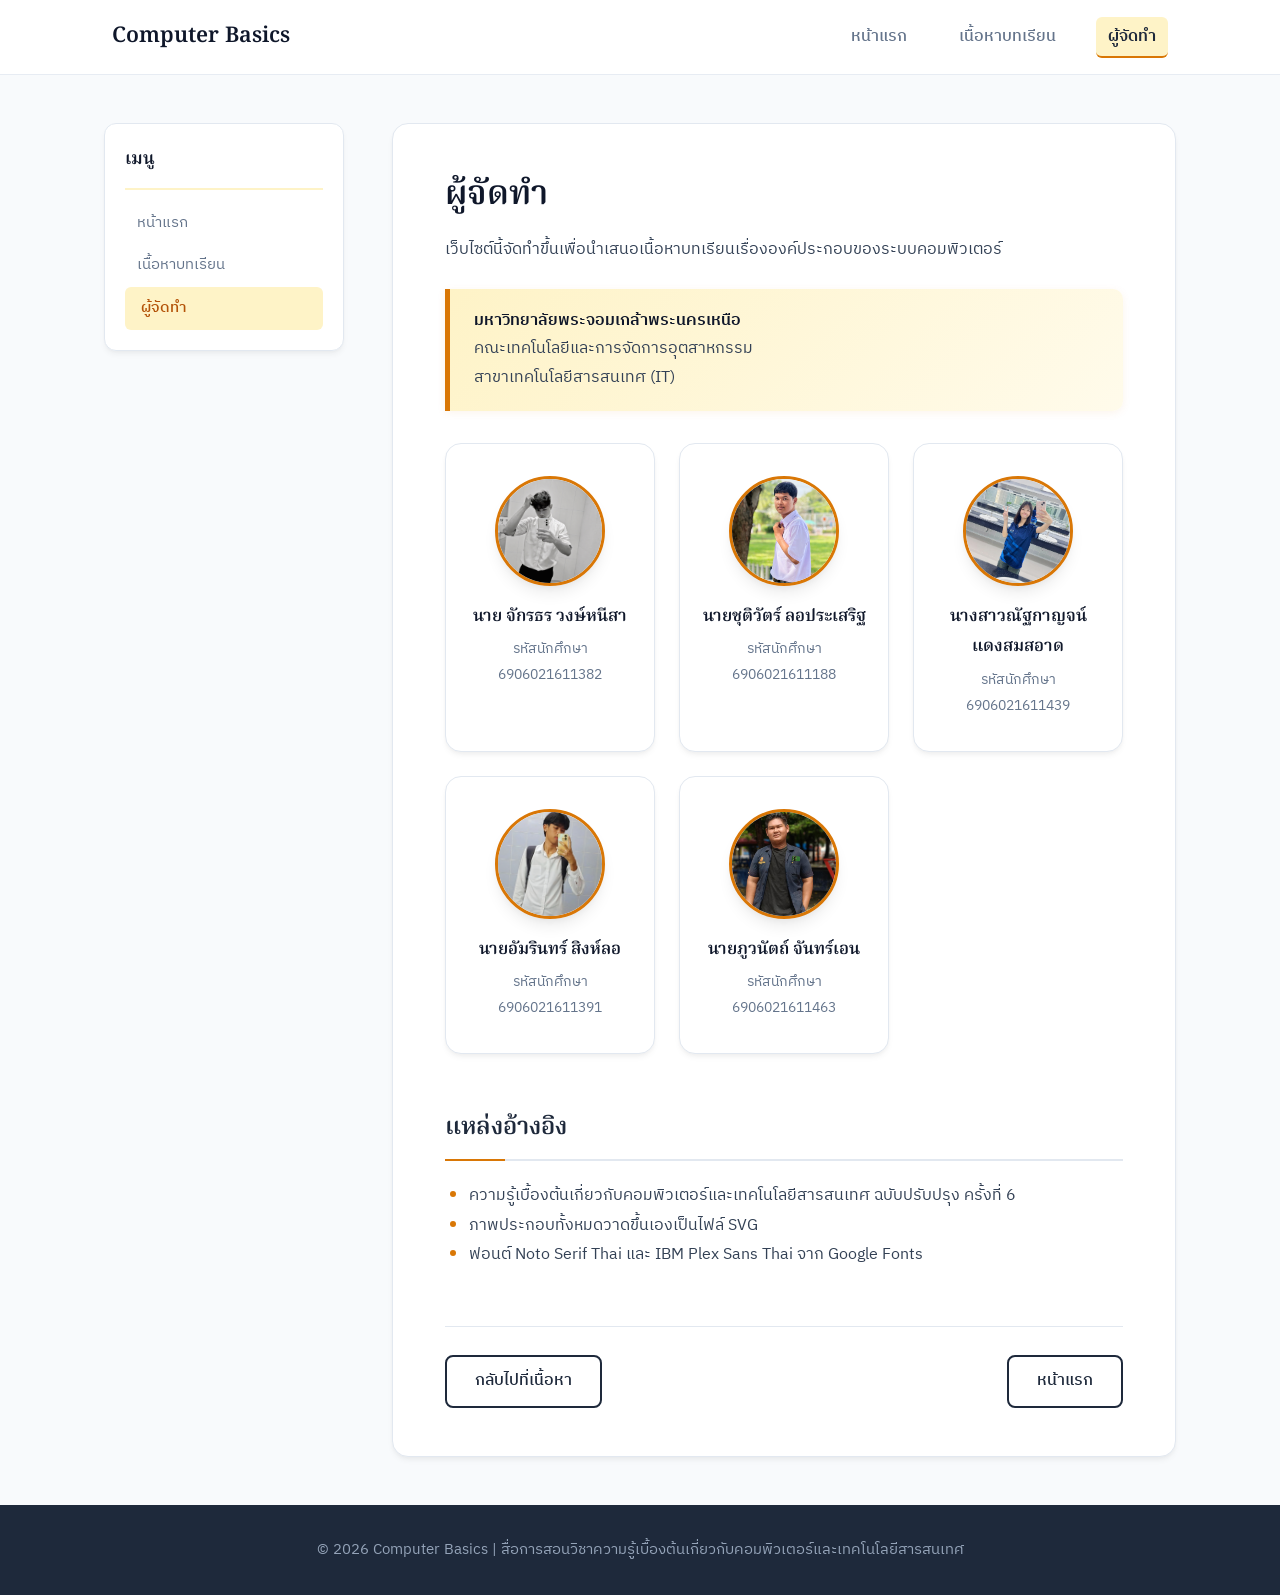
==== credit.html @ 5a1c53a3 "Add files via upload" ====
<!doctype html>
<html lang="th">
  <head>
    <meta charset="UTF-8" />
    <meta name="viewport" content="width=device-width, initial-scale=1.0" />
    <title>ผู้จัดทำ | องค์ประกอบของระบบคอมพิวเตอร์</title>
    <link rel="preconnect" href="https://fonts.googleapis.com" />
    <link rel="preconnect" href="https://fonts.gstatic.com" crossorigin />
    <link
      href="https://fonts.googleapis.com/css2?family=IBM+Plex+Sans+Thai:wght@300;400;500;600&family=Noto+Serif+Thai:wght@500;600&display=swap"
      rel="stylesheet"
    />
    <link rel="stylesheet" href="style.css" />
  </head>
  <body>
    <header>
      <nav class="navbar">
        <a href="index.html" class="logo"> Computer Basics</a>
        <ul class="nav-links">
          <li><a href="index.html">หน้าแรก</a></li>
          <li><a href="lesson.html">เนื้อหาบทเรียน</a></li>
          <li>
            <a href="credit.html" class="active" aria-current="page"
              >ผู้จัดทำ</a
            >
          </li>
        </ul>
      </nav>
    </header>

    <div class="container">
      <aside>
        <h3>เมนู</h3>
        <ul>
          <li><a href="index.html">หน้าแรก</a></li>
          <li><a href="lesson.html">เนื้อหาบทเรียน</a></li>
          <li><a href="credit.html" class="active">ผู้จัดทำ</a></li>
        </ul>
      </aside>
      <main>
        <h1>ผู้จัดทำ</h1>
        <p>
          เว็บไซต์นี้จัดทำขึ้นเพื่อนำเสนอเนื้อหาบทเรียนเรื่ององค์ประกอบของระบบคอมพิวเตอร์
        </p>
        <div class="note">
          <strong>มหาวิทยาลัยพระจอมเกล้าพระนครเหนือ</strong><br />
          คณะเทคโนโลยีและการจัดการอุตสาหกรรม<br />
          สาขาเทคโนโลยีสารสนเทศ (IT)
        </div>

      <div class="members">
          <div class="member">
            <div class="avatar">
              <img
                src="images/IMG_20261003_191330.jpg"
                alt="นาย จักรธร วงษ์หนีสา"
                class="member-img"
              />
            </div>
            <h3>นาย จักรธร วงษ์หนีสา</h3>
            <p>รหัสนักศึกษา 6906021611382</p>
          </div>

          <div class="member">
            <div class="avatar">
              <img
                src="images/IMG_20261003_192153.jpg"
                alt="นายชุติวัตร์ ลอประเสริฐ"
                class="member-img"
              />
            </div>
            <h3>นายชุติวัตร์ ลอประเสริฐ</h3>
            <p>รหัสนักศึกษา 6906021611188</p>
          </div>

          <div class="member">
            <div class="avatar">
              <img
                src="images/IMG_20261003_191309.jpg"
                alt="นางสาวณัฐกาญจน์ แดงสมสอาด"
                class="member-img"
              />
            </div>
            <h3>นางสาวณัฐกาญจน์ แดงสมสอาด</h3>
            <p>รหัสนักศึกษา 6906021611439</p>
          </div>

          <div class="member">
            <div class="avatar">
              <img
                src="images/IMG_20261003_191347.jpg"
                alt="นายอัมรินทร์ สิงห์ลอ"
                class="member-img"
              />
            </div>
            <h3>นายอัมรินทร์ สิงห์ลอ</h3>
            <p>รหัสนักศึกษา 6906021611391</p>
          </div>

          <div class="member">
            <div class="avatar">
              <img
                src="images/IMG_20240914_123051_408.jpg"
                alt="นายภูวนัตถ์ จันทร์เอน"
                class="member-img"
              />
            </div>
            <h3>นายภูวนัตถ์ จันทร์เอน</h3>
            <p>รหัสนักศึกษา 6906021611463</p>
          </div>
        </div>

        <h2>แหล่งอ้างอิง</h2>
        <ul>
          <li>
            ความรู้เบื้องต้นเกี่ยวกับคอมพิวเตอร์และเทคโนโลยีสารสนเทศ
            ฉบับปรับปรุง ครั้งที่ 6
          </li>
          <li>ภาพประกอบทั้งหมดวาดขึ้นเองเป็นไฟล์ SVG</li>
          <li>ฟอนต์ Noto Serif Thai และ IBM Plex Sans Thai จาก Google Fonts</li>
        </ul>
        <div class="pager">
          <a href="lesson.html">กลับไปที่เนื้อหา</a
          ><a href="index.html">หน้าแรก</a>
        </div>
      </main>
    </div>

    <footer>
      <p>
        &copy; 2026 Computer Basics |
        สื่อการสอนวิชาความรู้เบื้องต้นเกี่ยวกับคอมพิวเตอร์และเทคโนโลยีสารสนเทศ
      </p>
    </footer>
  </body>
</html>
---- style.css ----
/* ===== โทนสีและ CSS Variables (Modern Tech Theme) ===== */
:root {
  --ink: #0f172a;
  --navy: #1e293b;
  --navy-light: #334155;
  --gold: #d97706;
  --gold-hover: #b45309;
  --gold-soft: #fef3c7;
  --paper: #f8fafc;
  --white: #ffffff;
  --line: #e2e8f0;
  --muted: #64748b;
  --serif: "Noto Serif Thai", serif;
  --sans: "IBM Plex Sans Thai", sans-serif;
  --shadow-sm: 0 4px 6px -1px rgba(0, 0, 0, 0.05), 0 2px 4px -1px rgba(0, 0, 0, 0.03);
  --shadow-md: 0 10px 15px -3px rgba(0, 0, 0, 0.08), 0 4px 6px -2px rgba(0, 0, 0, 0.04);
  --shadow-lg: 0 20px 25px -5px rgba(0, 0, 0, 0.12), 0 10px 10px -5px rgba(0, 0, 0, 0.04);
}

*,
*::before,
*::after {
  box-sizing: border-box;
  margin: 0;
  padding: 0;
}

html {
  scroll-behavior: smooth;
}

body {
  font-family: var(--sans);
  font-weight: 400;
  background: var(--paper);
  color: #334155;
  min-height: 100vh;
  min-height: 100dvh;
  display: flex;
  flex-direction: column;
  line-height: 1.8;
}

input,
textarea,
button {
  font-family: inherit;
}

img {
  max-width: 100%;
}

a:focus-visible,
button:focus-visible {
  outline: 2px solid var(--gold);
  outline-offset: 3px;
}

/* ===== Header & Nav (Glassmorphism Sticky Bar) ===== */
header {
  background: rgba(255, 255, 255, 0.9);
  backdrop-filter: blur(12px);
  -webkit-backdrop-filter: blur(12px);
  border-bottom: 1px solid rgba(226, 232, 240, 0.8);
  position: sticky;
  top: 0;
  z-index: 1000;
  transition: all 0.3s ease;
}

.navbar {
  max-width: 1120px;
  margin: 0 auto;
  display: flex;
  justify-content: space-between;
  align-items: center;
  padding: 1.1rem 2rem;
}

.logo {
  font-family: var(--serif);
  font-size: 1.35rem;
  font-weight: 600;
  color: var(--ink);
  text-decoration: none;
  display: flex;
  align-items: center;
  gap: 10px;
  transition: transform 0.3s ease;
}

.logo:hover {
  transform: scale(1.03);
}

.nav-links {
  display: flex;
  list-style: none;
  gap: 28px;
}

.nav-links a {
  text-decoration: none;
  color: var(--muted);
  font-weight: 500;
  padding: 6px 12px;
  border-radius: 6px;
  transition: all 0.25s ease;
}

.nav-links a:hover {
  color: var(--gold);
  background: rgba(245, 158, 11, 0.08);
}

.nav-links a.active {
  color: var(--navy);
  font-weight: 600;
  background: var(--gold-soft);
  border-bottom: 2px solid var(--gold);
}

/* ===== Hero Section (Gradient Background + Glow) ===== */
.hero {
  background: linear-gradient(135deg, #0f172a 0%, #1e293b 50%, #334155 100%);
  color: var(--white);
  padding: 100px max(24px, calc((100% - 1072px) / 2)) 110px;
  text-align: left;
  position: relative;
  overflow: hidden;
}

.hero::before {
  content: "";
  position: absolute;
  top: -50%;
  right: -10%;
  width: 500px;
  height: 500px;
  background: radial-gradient(circle, rgba(217, 119, 6, 0.25) 0%, rgba(0,0,0,0) 70%);
  pointer-events: none;
}

.hero h1 {
  font-family: var(--serif);
  font-weight: 600;
  font-size: clamp(2.2rem, 4.5vw, 3.4rem);
  line-height: 1.3;
  max-width: 16em;
  animation: fadeInUp 0.8s ease both;
}

.hero h1::after {
  content: "";
  display: block;
  width: 70px;
  height: 4px;
  background: linear-gradient(90deg, var(--gold), #fbbf24);
  margin-top: 24px;
  border-radius: 2px;
}

.hero p {
  font-size: 1.15rem;
  font-weight: 300;
  color: #cbd5e1;
  max-width: 36em;
  margin: 24px 0 36px;
  animation: fadeInUp 0.8s ease 0.2s both;
}

.btn-cta {
  display: inline-block;
  background: linear-gradient(135deg, #d97706 0%, #f59e0b 100%);
  color: var(--white);
  padding: 14px 36px;
  border-radius: 8px;
  text-decoration: none;
  font-weight: 600;
  box-shadow: 0 4px 14px rgba(217, 119, 6, 0.4);
  transition: all 0.3s cubic-bezier(0.4, 0, 0.2, 1);
  animation: fadeInUp 0.8s ease 0.4s both;
}

.btn-cta:hover {
  transform: translateY(-3px);
  box-shadow: 0 8px 22px rgba(217, 119, 6, 0.55);
}

/* ===== Feature Cards (Hover Lift Effect) ===== */
.features {
  max-width: 1120px;
  margin: -40px auto 32px;
  padding: 0 24px;
  display: grid;
  grid-template-columns: repeat(auto-fit, minmax(280px, 1fr));
  gap: 24px;
  position: relative;
  z-index: 10;
}

.card {
  background: var(--white);
  padding: 32px 28px;
  border-radius: 12px;
  border: 1px solid var(--line);
  box-shadow: var(--shadow-sm);
  transition: all 0.3s cubic-bezier(0.4, 0, 0.2, 1);
}

.card:hover {
  transform: translateY(-8px);
  box-shadow: var(--shadow-lg);
  border-color: rgba(217, 119, 6, 0.4);
}

.card-icon {
  font-size: 2.2rem;
  margin-bottom: 16px;
  display: inline-block;
  transition: transform 0.3s ease;
}

.card:hover .card-icon {
  transform: scale(1.2) rotate(-5deg);
}

.card h3 {
  font-family: var(--serif);
  font-weight: 600;
  font-size: 1.25rem;
  color: var(--ink);
  margin-bottom: 10px;
}

.card p {
  color: var(--muted);
  font-size: 0.95rem;
}

.card .more {
  display: inline-flex;
  align-items: center;
  gap: 6px;
  margin-top: 16px;
  color: var(--gold);
  font-weight: 600;
  text-decoration: none;
  transition: gap 0.2s ease;
}

.card .more:hover {
  gap: 10px;
}

/* ===== Main Layout & Sticky Sidebar ===== */
.container {
  max-width: 1120px;
  margin: 48px auto;
  padding: 0 24px;
  display: flex;
  gap: 48px;
  flex: 1;
  width: 100%;
}

aside {
  flex: 0 0 240px;
  position: sticky;
  top: 96px;
  height: fit-content;
  align-self: flex-start;
  background: var(--white);
  padding: 20px;
  border-radius: 12px;
  border: 1px solid var(--line);
  box-shadow: var(--shadow-sm);
}

aside h3 {
  font-family: var(--serif);
  font-weight: 600;
  font-size: 1.1rem;
  color: var(--ink);
  padding-bottom: 12px;
  margin-bottom: 12px;
  border-bottom: 2px solid var(--gold-soft);
}

aside ul {
  list-style: none;
}

aside ul li a {
  display: block;
  padding: 8px 12px;
  color: var(--muted);
  text-decoration: none;
  font-size: 0.93rem;
  border-radius: 6px;
  transition: all 0.2s ease;
}

aside ul li a:hover,
aside ul li a.active {
  color: var(--gold-hover);
  background: var(--gold-soft);
  font-weight: 500;
  padding-left: 16px;
}

main {
  flex: 1;
  min-width: 0;
  background: var(--white);
  border: 1px solid var(--line);
  border-radius: 16px;
  padding: 48px 52px;
  box-shadow: var(--shadow-sm);
  animation: fadeIn 0.8s ease;
}

main h1 {
  font-family: var(--serif);
  font-weight: 600;
  font-size: 2.1rem;
  line-height: 1.4;
  color: var(--ink);
  margin-bottom: 16px;
}

main h2 {
  font-family: var(--serif);
  font-weight: 600;
  font-size: 1.5rem;
  color: var(--navy);
  margin: 52px 0 20px;
  padding-bottom: 10px;
  border-bottom: 2px solid var(--line);
  scroll-margin-top: 100px;
  position: relative;
}

main h2::after {
  content: "";
  position: absolute;
  bottom: -2px;
  left: 0;
  width: 60px;
  height: 2px;
  background: var(--gold);
}

main h3 {
  font-family: var(--serif);
  font-weight: 600;
  font-size: 1.15rem;
  color: var(--ink);
  margin: 24px 0 10px;
}

main p,
main li {
  line-height: 1.85;
  color: #334155;
}

main ul,
main ol {
  padding-left: 24px;
  margin: 12px 0;
}

main li::marker {
  color: var(--gold);
}

main strong {
  font-weight: 600;
  color: var(--ink);
}

/* ===== Figures & Media ===== */
figure {
  margin: 32px 0;
}

figure img {
  width: 100%;
  max-width: 680px;
  display: block;
  margin: 0 auto;
  border-radius: 12px;
  box-shadow: var(--shadow-md);
  transition: transform 0.3s ease, box-shadow 0.3s ease;
}

figure img:hover {
  transform: scale(1.02);
  box-shadow: var(--shadow-lg);
}

figcaption {
  text-align: center;
  font-size: 0.9rem;
  color: var(--muted);
  margin-top: 12px;
  font-style: italic;
}

.video-box {
  position: relative;
  padding-bottom: 56.25%;
  height: 0;
  overflow: hidden;
  border-radius: 12px;
  box-shadow: var(--shadow-md);
}

.video-box iframe {
  position: absolute;
  inset: 0;
  width: 100%;
  height: 100%;
  border: 0;
}

/* ===== Styled Note Box ===== */
.note {
  background: linear-gradient(135deg, #fef3c7 0%, #fffbeb 100%);
  border-left: 5px solid var(--gold);
  border-radius: 0 10px 10px 0;
  padding: 18px 24px;
  margin: 24px 0;
  box-shadow: 0 2px 8px rgba(217, 119, 6, 0.08);
  transition: transform 0.2s ease;
}

.note:hover {
  transform: translateX(4px);
}

/* ===== Tables ===== */
.table-wrap {
  overflow-x: auto;
  margin: 24px 0;
  border-radius: 10px;
  box-shadow: var(--shadow-sm);
  border: 1px solid var(--line);
}

table {
  width: 100%;
  border-collapse: collapse;
  font-size: 0.95rem;
  background: var(--white);
}

th,
td {
  text-align: left;
  padding: 14px 18px;
  border-bottom: 1px solid var(--line);
  vertical-align: top;
}

th {
  background: var(--navy);
  color: var(--white);
  font-weight: 500;
  letter-spacing: 0.5px;
}

tbody tr {
  transition: background-color 0.2s ease;
}

tbody tr:hover {
  background-color: var(--paper);
}

/* ===== Compare Section ===== */
.compare {
  display: grid;
  grid-template-columns: repeat(auto-fit, minmax(240px, 1fr));
  gap: 24px;
  margin: 24px 0;
}

.compare > div {
  background: var(--paper);
  border: 1px solid var(--line);
  border-top: 4px solid var(--gold);
  border-radius: 10px;
  padding: 24px;
  transition: transform 0.3s ease, box-shadow 0.3s ease;
}

.compare > div:hover {
  transform: translateY(-4px);
  box-shadow: var(--shadow-md);
  background: var(--white);
}

.compare h3 {
  margin-top: 0;
}

/* ===== Members (Profile Card Modernization) ===== */
.members {
  display: grid;
  grid-template-columns: repeat(auto-fit, minmax(200px, 1fr));
  gap: 24px;
  margin: 32px 0;
}

.member {
  text-align: center;
  background: var(--white);
  border: 1px solid var(--line);
  border-radius: 16px;
  padding: 32px 20px;
  box-shadow: var(--shadow-sm);
  transition: all 0.3s cubic-bezier(0.4, 0, 0.2, 1);
}

.member:hover {
  transform: translateY(-8px);
  box-shadow: var(--shadow-lg);
  border-color: rgba(217, 119, 6, 0.3);
}

.member .avatar {
  width: 110px;
  height: 110px;
  margin: 0 auto 16px;
  overflow: hidden;
  border-radius: 50%;
  border: 3px solid var(--gold);
  box-shadow: var(--shadow-md);
  transition: transform 0.3s ease;
}

.member:hover .avatar {
  transform: scale(1.08);
}

.member-img {
  width: 100%;
  height: 100%;
  object-fit: cover;
  display: block;
}

.member h3 {
  font-size: 1.05rem;
  margin: 10px 0 4px;
  transition: color 0.2s ease;
}

.member:hover h3 {
  color: var(--gold-hover);
}

.member p {
  color: var(--muted);
  font-size: 0.88rem;
}

/* ===== Pagination Pager ===== */
.pager {
  display: flex;
  justify-content: space-between;
  gap: 16px;
  flex-wrap: wrap;
  margin-top: 56px;
  padding-top: 28px;
  border-top: 1px solid var(--line);
}

.pager a {
  text-decoration: none;
  color: var(--navy);
  border: 2px solid var(--navy);
  padding: 10px 28px;
  border-radius: 8px;
  font-weight: 500;
  transition: all 0.3s ease;
}

.pager a:hover {
  background: var(--navy);
  color: var(--white);
  transform: translateY(-2px);
  box-shadow: var(--shadow-md);
}

/* ===== Footer ===== */
footer {
  background: var(--navy);
  color: #94a3b8;
  text-align: center;
  padding: 32px 20px;
  font-size: 0.92rem;
  margin-top: auto;
}

/* ===== Animations ===== */
@keyframes fadeInUp {
  from {
    opacity: 0;
    transform: translateY(20px);
  }
  to {
    opacity: 1;
    transform: translateY(0);
  }
}

@keyframes fadeIn {
  from {
    opacity: 0;
  }
  to {
    opacity: 1;
  }
}

/* ===== Responsive Design (Mobile, iPad, Tablet) ===== */
@media (max-width: 1024px) {
  .navbar {
    padding: 0.9rem 1.5rem;
  }

  .container {
    flex-direction: column;
    gap: 24px;
    margin: 24px auto;
    padding: 0 16px;
  }

  aside {
    position: static;
    width: 100%;
  }

  aside ul {
    display: flex;
    flex-wrap: wrap;
    gap: 8px;
  }

  aside ul li a {
    padding: 6px 12px;
    background: var(--paper);
    border: 1px solid var(--line);
  }

  main {
    padding: 28px 24px;
  }
}

@media (max-width: 600px) {
  .navbar {
    flex-direction: column;
    gap: 12px;
  }

  .hero {
    padding: 64px 20px;
  }

  .hero h1 {
    font-size: 1.75rem;
  }

  .features {
    margin-top: 20px;
  }

  .pager {
    flex-direction: column;
  }

  .pager a {
    width: 100%;
    text-align: center;
  }
}
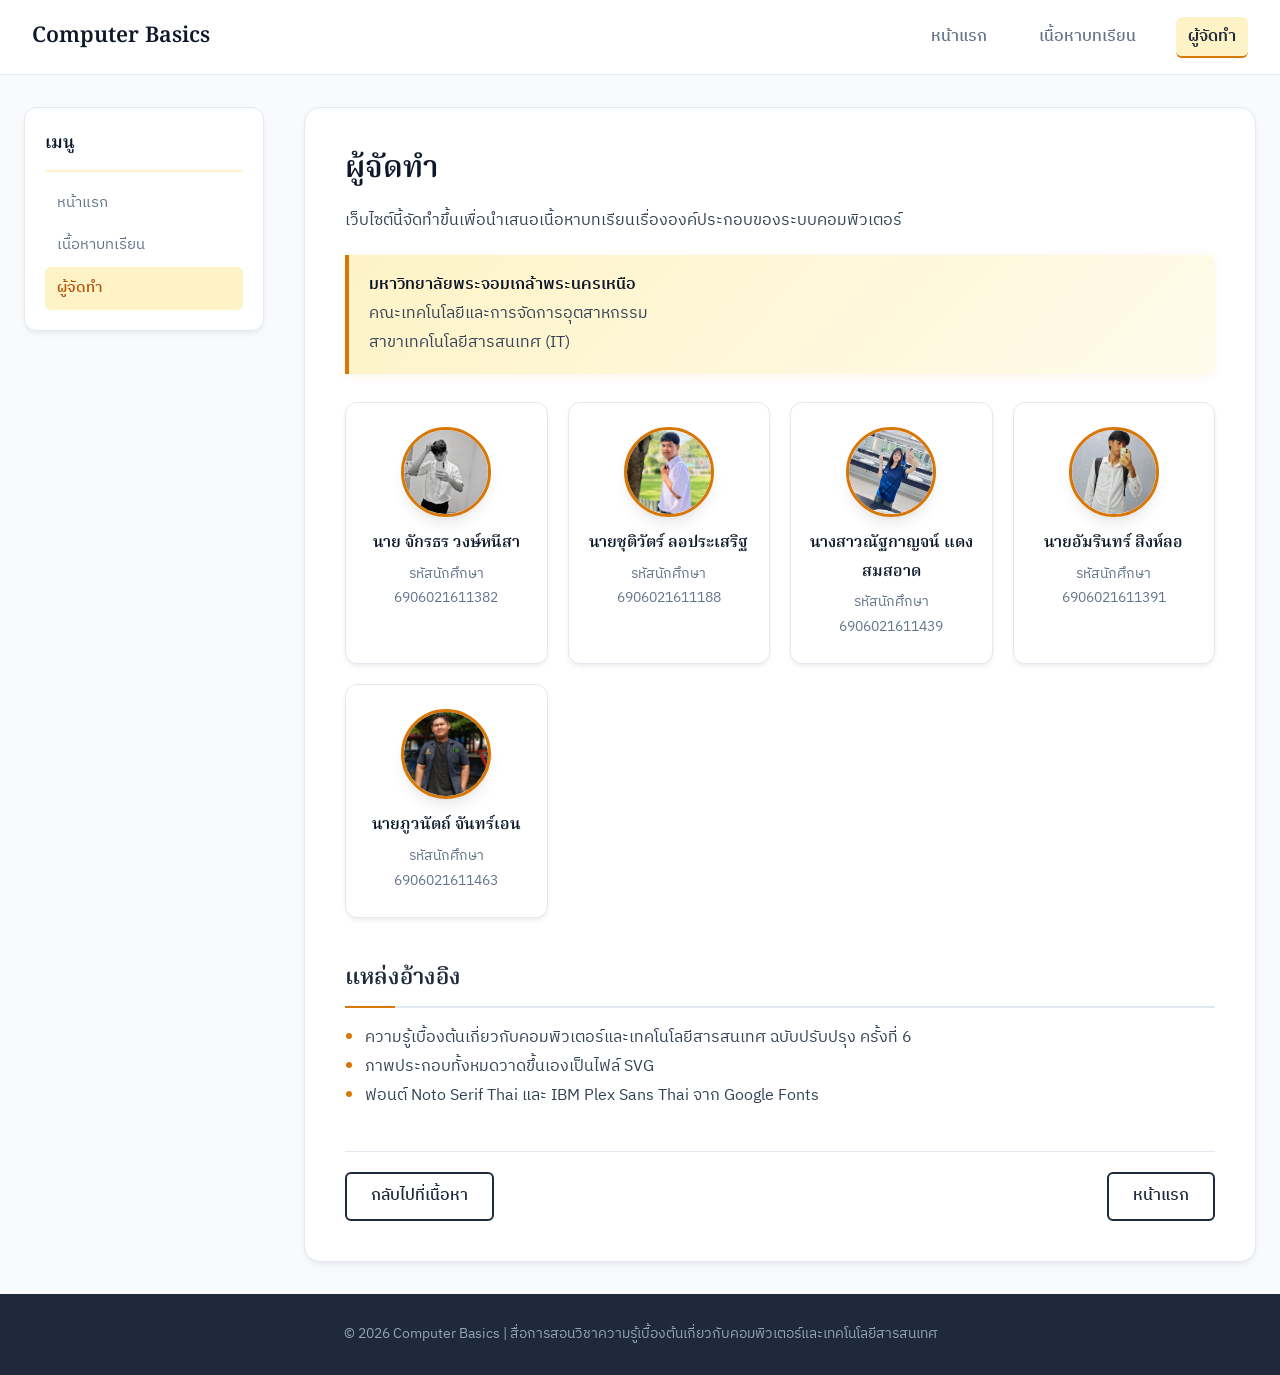
==== commit 8edd4088: "Add files via upload" ====
--- a/credit.html
+++ b/credit.html
@@ -2,7 +2,7 @@
 <html lang="th">
   <head>
     <meta charset="UTF-8" />
-    <meta name="viewport" content="width=device-width, initial-scale=1.0" />
+ <meta name="viewport" content="width=device-width, initial-scale=1.0, maximum-scale=1.0, user-scalable=no" />
     <title>ผู้จัดทำ | องค์ประกอบของระบบคอมพิวเตอร์</title>
     <link rel="preconnect" href="https://fonts.googleapis.com" />
     <link rel="preconnect" href="https://fonts.gstatic.com" crossorigin />
--- a/style.css
+++ b/style.css
@@ -25,7 +25,11 @@
   padding: 0;
 }
 
+/* ล็อกไม่ให้หน้าเว็บล้นขอบจอแนวนอนในทุกเบราว์เซอร์และ iOS Safari */
 html {
+  width: 100%;
+  max-width: 100%;
+  overflow-x: hidden;
   scroll-behavior: smooth;
 }
 
@@ -36,6 +40,10 @@
   color: #334155;
   min-height: 100vh;
   min-height: 100dvh;
+  width: 100%;
+  max-width: 100%;
+  overflow-x: hidden;
+  position: relative;
   display: flex;
   flex-direction: column;
   line-height: 1.8;
@@ -47,8 +55,9 @@
   font-family: inherit;
 }
 
-img {
-  max-width: 100%;
+img, video, iframe {
+  max-width: 100%;
+  height: auto;
 }
 
 a:focus-visible,
@@ -67,6 +76,8 @@
   top: 0;
   z-index: 1000;
   transition: all 0.3s ease;
+  width: 100%;
+  max-width: 100%;
 }
 
 .navbar {
@@ -76,6 +87,7 @@
   justify-content: space-between;
   align-items: center;
   padding: 1.1rem 2rem;
+  width: 100%;
 }
 
 .logo {
@@ -125,30 +137,27 @@
 .hero {
   background: linear-gradient(135deg, #0f172a 0%, #1e293b 50%, #334155 100%);
   color: var(--white);
-  padding: 100px max(24px, calc((100% - 1072px) / 2)) 110px;
+  padding: 80px 24px;
   text-align: left;
   position: relative;
   overflow: hidden;
-}
-
-.hero::before {
-  content: "";
-  position: absolute;
-  top: -50%;
-  right: -10%;
-  width: 500px;
-  height: 500px;
-  background: radial-gradient(circle, rgba(217, 119, 6, 0.25) 0%, rgba(0,0,0,0) 70%);
-  pointer-events: none;
+  width: 100%;
+  max-width: 100%;
+}
+
+.hero-content {
+  max-width: 1120px;
+  margin: 0 auto;
 }
 
 .hero h1 {
   font-family: var(--serif);
   font-weight: 600;
-  font-size: clamp(2.2rem, 4.5vw, 3.4rem);
+  font-size: clamp(1.8rem, 4.5vw, 3.2rem);
   line-height: 1.3;
   max-width: 16em;
   animation: fadeInUp 0.8s ease both;
+  word-wrap: break-word;
 }
 
 .hero h1::after {
@@ -157,24 +166,25 @@
   width: 70px;
   height: 4px;
   background: linear-gradient(90deg, var(--gold), #fbbf24);
-  margin-top: 24px;
+  margin-top: 20px;
   border-radius: 2px;
 }
 
 .hero p {
-  font-size: 1.15rem;
+  font-size: 1.1rem;
   font-weight: 300;
   color: #cbd5e1;
   max-width: 36em;
-  margin: 24px 0 36px;
+  margin: 20px 0 32px;
   animation: fadeInUp 0.8s ease 0.2s both;
+  word-wrap: break-word;
 }
 
 .btn-cta {
   display: inline-block;
   background: linear-gradient(135deg, #d97706 0%, #f59e0b 100%);
   color: var(--white);
-  padding: 14px 36px;
+  padding: 12px 32px;
   border-radius: 8px;
   text-decoration: none;
   font-weight: 600;
@@ -191,18 +201,17 @@
 /* ===== Feature Cards (Hover Lift Effect) ===== */
 .features {
   max-width: 1120px;
-  margin: -40px auto 32px;
+  margin: 32px auto;
   padding: 0 24px;
   display: grid;
-  grid-template-columns: repeat(auto-fit, minmax(280px, 1fr));
+  grid-template-columns: repeat(auto-fit, minmax(260px, 1fr));
   gap: 24px;
-  position: relative;
-  z-index: 10;
+  width: 100%;
 }
 
 .card {
   background: var(--white);
-  padding: 32px 28px;
+  padding: 28px 24px;
   border-radius: 12px;
   border: 1px solid var(--line);
   box-shadow: var(--shadow-sm);
@@ -210,28 +219,23 @@
 }
 
 .card:hover {
-  transform: translateY(-8px);
+  transform: translateY(-6px);
   box-shadow: var(--shadow-lg);
   border-color: rgba(217, 119, 6, 0.4);
 }
 
 .card-icon {
   font-size: 2.2rem;
-  margin-bottom: 16px;
+  margin-bottom: 14px;
   display: inline-block;
-  transition: transform 0.3s ease;
-}
-
-.card:hover .card-icon {
-  transform: scale(1.2) rotate(-5deg);
 }
 
 .card h3 {
   font-family: var(--serif);
   font-weight: 600;
-  font-size: 1.25rem;
+  font-size: 1.2rem;
   color: var(--ink);
-  margin-bottom: 10px;
+  margin-bottom: 8px;
 }
 
 .card p {
@@ -243,26 +247,22 @@
   display: inline-flex;
   align-items: center;
   gap: 6px;
-  margin-top: 16px;
+  margin-top: 14px;
   color: var(--gold);
   font-weight: 600;
   text-decoration: none;
-  transition: gap 0.2s ease;
-}
-
-.card .more:hover {
-  gap: 10px;
 }
 
 /* ===== Main Layout & Sticky Sidebar ===== */
 .container {
   max-width: 1120px;
-  margin: 48px auto;
+  margin: 32px auto;
   padding: 0 24px;
   display: flex;
-  gap: 48px;
+  gap: 40px;
   flex: 1;
   width: 100%;
+  max-width: 100%;
 }
 
 aside {
@@ -283,8 +283,8 @@
   font-weight: 600;
   font-size: 1.1rem;
   color: var(--ink);
-  padding-bottom: 12px;
-  margin-bottom: 12px;
+  padding-bottom: 10px;
+  margin-bottom: 10px;
   border-bottom: 2px solid var(--gold-soft);
 }
 
@@ -307,7 +307,6 @@
   color: var(--gold-hover);
   background: var(--gold-soft);
   font-weight: 500;
-  padding-left: 16px;
 }
 
 main {
@@ -316,30 +315,34 @@
   background: var(--white);
   border: 1px solid var(--line);
   border-radius: 16px;
-  padding: 48px 52px;
+  padding: 40px;
   box-shadow: var(--shadow-sm);
-  animation: fadeIn 0.8s ease;
+  width: 100%;
+  max-width: 100%;
+  overflow-x: hidden;
 }
 
 main h1 {
   font-family: var(--serif);
   font-weight: 600;
-  font-size: 2.1rem;
+  font-size: 1.9rem;
   line-height: 1.4;
   color: var(--ink);
   margin-bottom: 16px;
+  word-wrap: break-word;
 }
 
 main h2 {
   font-family: var(--serif);
   font-weight: 600;
-  font-size: 1.5rem;
+  font-size: 1.4rem;
   color: var(--navy);
-  margin: 52px 0 20px;
-  padding-bottom: 10px;
+  margin: 40px 0 16px;
+  padding-bottom: 8px;
   border-bottom: 2px solid var(--line);
   scroll-margin-top: 100px;
   position: relative;
+  word-wrap: break-word;
 }
 
 main h2::after {
@@ -347,7 +350,7 @@
   position: absolute;
   bottom: -2px;
   left: 0;
-  width: 60px;
+  width: 50px;
   height: 2px;
   background: var(--gold);
 }
@@ -355,20 +358,23 @@
 main h3 {
   font-family: var(--serif);
   font-weight: 600;
-  font-size: 1.15rem;
+  font-size: 1.1rem;
   color: var(--ink);
-  margin: 24px 0 10px;
+  margin: 20px 0 8px;
+  word-wrap: break-word;
 }
 
 main p,
 main li {
-  line-height: 1.85;
+  line-height: 1.8;
   color: #334155;
+  word-break: break-word;
+  overflow-wrap: break-word;
 }
 
 main ul,
 main ol {
-  padding-left: 24px;
+  padding-left: 20px;
   margin: 12px 0;
 }
 
@@ -383,29 +389,26 @@
 
 /* ===== Figures & Media ===== */
 figure {
-  margin: 32px 0;
+  margin: 24px 0;
+  width: 100%;
+  max-width: 100%;
 }
 
 figure img {
   width: 100%;
-  max-width: 680px;
+  max-width: 100%;
+  height: auto;
   display: block;
   margin: 0 auto;
-  border-radius: 12px;
+  border-radius: 10px;
   box-shadow: var(--shadow-md);
-  transition: transform 0.3s ease, box-shadow 0.3s ease;
-}
-
-figure img:hover {
-  transform: scale(1.02);
-  box-shadow: var(--shadow-lg);
 }
 
 figcaption {
   text-align: center;
-  font-size: 0.9rem;
+  font-size: 0.88rem;
   color: var(--muted);
-  margin-top: 12px;
+  margin-top: 10px;
   font-style: italic;
 }
 
@@ -414,8 +417,10 @@
   padding-bottom: 56.25%;
   height: 0;
   overflow: hidden;
-  border-radius: 12px;
+  border-radius: 10px;
   box-shadow: var(--shadow-md);
+  width: 100%;
+  max-width: 100%;
 }
 
 .video-box iframe {
@@ -429,51 +434,48 @@
 /* ===== Styled Note Box ===== */
 .note {
   background: linear-gradient(135deg, #fef3c7 0%, #fffbeb 100%);
-  border-left: 5px solid var(--gold);
-  border-radius: 0 10px 10px 0;
-  padding: 18px 24px;
-  margin: 24px 0;
+  border-left: 4px solid var(--gold);
+  border-radius: 0 8px 8px 0;
+  padding: 16px 20px;
+  margin: 20px 0;
   box-shadow: 0 2px 8px rgba(217, 119, 6, 0.08);
-  transition: transform 0.2s ease;
-}
-
-.note:hover {
-  transform: translateX(4px);
-}
-
-/* ===== Tables ===== */
+  word-break: break-word;
+  overflow-wrap: break-word;
+}
+
+/* ===== Tables (ป้องกันตารางขยายเกินขอบ) ===== */
 .table-wrap {
+  width: 100%;
+  max-width: 100%;
   overflow-x: auto;
-  margin: 24px 0;
-  border-radius: 10px;
+  -webkit-overflow-scrolling: touch;
+  margin: 20px 0;
+  border-radius: 8px;
   box-shadow: var(--shadow-sm);
   border: 1px solid var(--line);
 }
 
 table {
   width: 100%;
+  min-width: 480px;
   border-collapse: collapse;
-  font-size: 0.95rem;
+  font-size: 0.9rem;
   background: var(--white);
 }
 
 th,
 td {
   text-align: left;
-  padding: 14px 18px;
+  padding: 12px 14px;
   border-bottom: 1px solid var(--line);
   vertical-align: top;
+  word-break: break-word;
 }
 
 th {
   background: var(--navy);
   color: var(--white);
   font-weight: 500;
-  letter-spacing: 0.5px;
-}
-
-tbody tr {
-  transition: background-color 0.2s ease;
 }
 
 tbody tr:hover {
@@ -483,67 +485,50 @@
 /* ===== Compare Section ===== */
 .compare {
   display: grid;
-  grid-template-columns: repeat(auto-fit, minmax(240px, 1fr));
-  gap: 24px;
-  margin: 24px 0;
+  grid-template-columns: repeat(auto-fit, minmax(220px, 1fr));
+  gap: 20px;
+  margin: 20px 0;
+  width: 100%;
 }
 
 .compare > div {
   background: var(--paper);
   border: 1px solid var(--line);
-  border-top: 4px solid var(--gold);
-  border-radius: 10px;
-  padding: 24px;
-  transition: transform 0.3s ease, box-shadow 0.3s ease;
-}
-
-.compare > div:hover {
-  transform: translateY(-4px);
-  box-shadow: var(--shadow-md);
-  background: var(--white);
+  border-top: 3px solid var(--gold);
+  border-radius: 8px;
+  padding: 20px;
 }
 
 .compare h3 {
   margin-top: 0;
 }
 
-/* ===== Members (Profile Card Modernization) ===== */
+/* ===== Members ===== */
 .members {
   display: grid;
-  grid-template-columns: repeat(auto-fit, minmax(200px, 1fr));
-  gap: 24px;
-  margin: 32px 0;
+  grid-template-columns: repeat(auto-fit, minmax(160px, 1fr));
+  gap: 20px;
+  margin: 28px 0;
+  width: 100%;
 }
 
 .member {
   text-align: center;
   background: var(--white);
   border: 1px solid var(--line);
-  border-radius: 16px;
-  padding: 32px 20px;
+  border-radius: 12px;
+  padding: 24px 14px;
   box-shadow: var(--shadow-sm);
-  transition: all 0.3s cubic-bezier(0.4, 0, 0.2, 1);
-}
-
-.member:hover {
-  transform: translateY(-8px);
-  box-shadow: var(--shadow-lg);
-  border-color: rgba(217, 119, 6, 0.3);
 }
 
 .member .avatar {
-  width: 110px;
-  height: 110px;
-  margin: 0 auto 16px;
+  width: 90px;
+  height: 90px;
+  margin: 0 auto 12px;
   overflow: hidden;
   border-radius: 50%;
   border: 3px solid var(--gold);
   box-shadow: var(--shadow-md);
-  transition: transform 0.3s ease;
-}
-
-.member:hover .avatar {
-  transform: scale(1.08);
 }
 
 .member-img {
@@ -554,46 +539,34 @@
 }
 
 .member h3 {
-  font-size: 1.05rem;
-  margin: 10px 0 4px;
-  transition: color 0.2s ease;
-}
-
-.member:hover h3 {
-  color: var(--gold-hover);
+  font-size: 1rem;
+  margin: 8px 0 4px;
 }
 
 .member p {
   color: var(--muted);
-  font-size: 0.88rem;
+  font-size: 0.85rem;
 }
 
 /* ===== Pagination Pager ===== */
 .pager {
   display: flex;
   justify-content: space-between;
-  gap: 16px;
+  gap: 12px;
   flex-wrap: wrap;
-  margin-top: 56px;
-  padding-top: 28px;
+  margin-top: 40px;
+  padding-top: 20px;
   border-top: 1px solid var(--line);
+  width: 100%;
 }
 
 .pager a {
   text-decoration: none;
   color: var(--navy);
   border: 2px solid var(--navy);
-  padding: 10px 28px;
-  border-radius: 8px;
+  padding: 8px 24px;
+  border-radius: 6px;
   font-weight: 500;
-  transition: all 0.3s ease;
-}
-
-.pager a:hover {
-  background: var(--navy);
-  color: var(--white);
-  transform: translateY(-2px);
-  box-shadow: var(--shadow-md);
 }
 
 /* ===== Footer ===== */
@@ -601,42 +574,22 @@
   background: var(--navy);
   color: #94a3b8;
   text-align: center;
-  padding: 32px 20px;
-  font-size: 0.92rem;
+  padding: 28px 16px;
+  font-size: 0.88rem;
   margin-top: auto;
-}
-
-/* ===== Animations ===== */
-@keyframes fadeInUp {
-  from {
-    opacity: 0;
-    transform: translateY(20px);
-  }
-  to {
-    opacity: 1;
-    transform: translateY(0);
-  }
-}
-
-@keyframes fadeIn {
-  from {
-    opacity: 0;
-  }
-  to {
-    opacity: 1;
-  }
-}
-
-/* ===== Responsive Design (Mobile, iPad, Tablet) ===== */
+  width: 100%;
+}
+
+/* ===== Responsive Design (Mobile & Tablet) ===== */
 @media (max-width: 1024px) {
   .navbar {
-    padding: 0.9rem 1.5rem;
+    padding: 0.8rem 1rem;
   }
 
   .container {
     flex-direction: column;
-    gap: 24px;
-    margin: 24px auto;
+    gap: 20px;
+    margin: 20px auto;
     padding: 0 16px;
   }
 
@@ -652,32 +605,59 @@
   }
 
   aside ul li a {
-    padding: 6px 12px;
+    padding: 6px 10px;
     background: var(--paper);
     border: 1px solid var(--line);
+    font-size: 0.88rem;
   }
 
   main {
-    padding: 28px 24px;
+    padding: 24px 16px;
   }
 }
 
 @media (max-width: 600px) {
   .navbar {
     flex-direction: column;
+    gap: 10px;
+    padding: 0.8rem;
+  }
+
+  .nav-links {
+    gap: 10px;
+    flex-wrap: wrap;
+    justify-content: center;
+  }
+
+  .hero {
+    padding: 40px 16px;
+  }
+
+  .hero h1 {
+    font-size: 1.5rem;
+  }
+
+  .hero p {
+    font-size: 0.9rem;
+  }
+
+  .features {
+    padding: 0 16px;
+    gap: 16px;
+  }
+
+  .members {
+    grid-template-columns: repeat(auto-fit, minmax(130px, 1fr));
     gap: 12px;
   }
 
-  .hero {
-    padding: 64px 20px;
-  }
-
-  .hero h1 {
-    font-size: 1.75rem;
-  }
-
-  .features {
-    margin-top: 20px;
+  .member {
+    padding: 16px 8px;
+  }
+
+  .member .avatar {
+    width: 75px;
+    height: 75px;
   }
 
   .pager {
@@ -688,4 +668,63 @@
     width: 100%;
     text-align: center;
   }
+}
+/* ล็อกโครงสร้างหลักให้เต็มจอเสมอ */
+html, body {
+  width: 100% !important;
+  max-width: 100% !important;
+  margin: 0 !important;
+  padding: 0 !important;
+  overflow-x: hidden !important;
+}
+
+/* ปรับให้กรอบและคอนเทนต์ทุกชิ้นยืดเต็มขอบจอมือถือ */
+header, .navbar, .hero, .features, .container, main, footer {
+  width: 100% !important;
+  max-width: 100% !important;
+  box-sizing: border-box !important;
+}
+
+/* สำหรับหน้าจอมือถือ (ความกว้างไม่เกิน 768px) */
+@media (max-width: 768px) {
+  body {
+    padding: 0 !important;
+  }
+
+  .navbar {
+    padding: 12px 16px !important;
+    flex-direction: column !important;
+    gap: 10px !important;
+  }
+
+  .hero {
+    padding: 32px 16px !important;
+    width: 100% !important;
+  }
+
+  .hero h1 {
+    font-size: 1.5rem !important;
+  }
+
+  .features {
+    padding: 0 16px !important;
+    margin: 16px auto !important;
+    grid-template-columns: 1fr !important; /* จัดการ์ดเป็น 1 คอลัมน์ลงมา */
+  }
+
+  .container {
+    padding: 0 16px !important;
+    margin: 16px auto !important;
+    flex-direction: column !important;
+  }
+
+  main {
+    padding: 20px 16px !important;
+    width: 100% !important;
+    border-radius: 8px !important;
+  }
+
+  aside {
+    width: 100% !important;
+  }
 }
